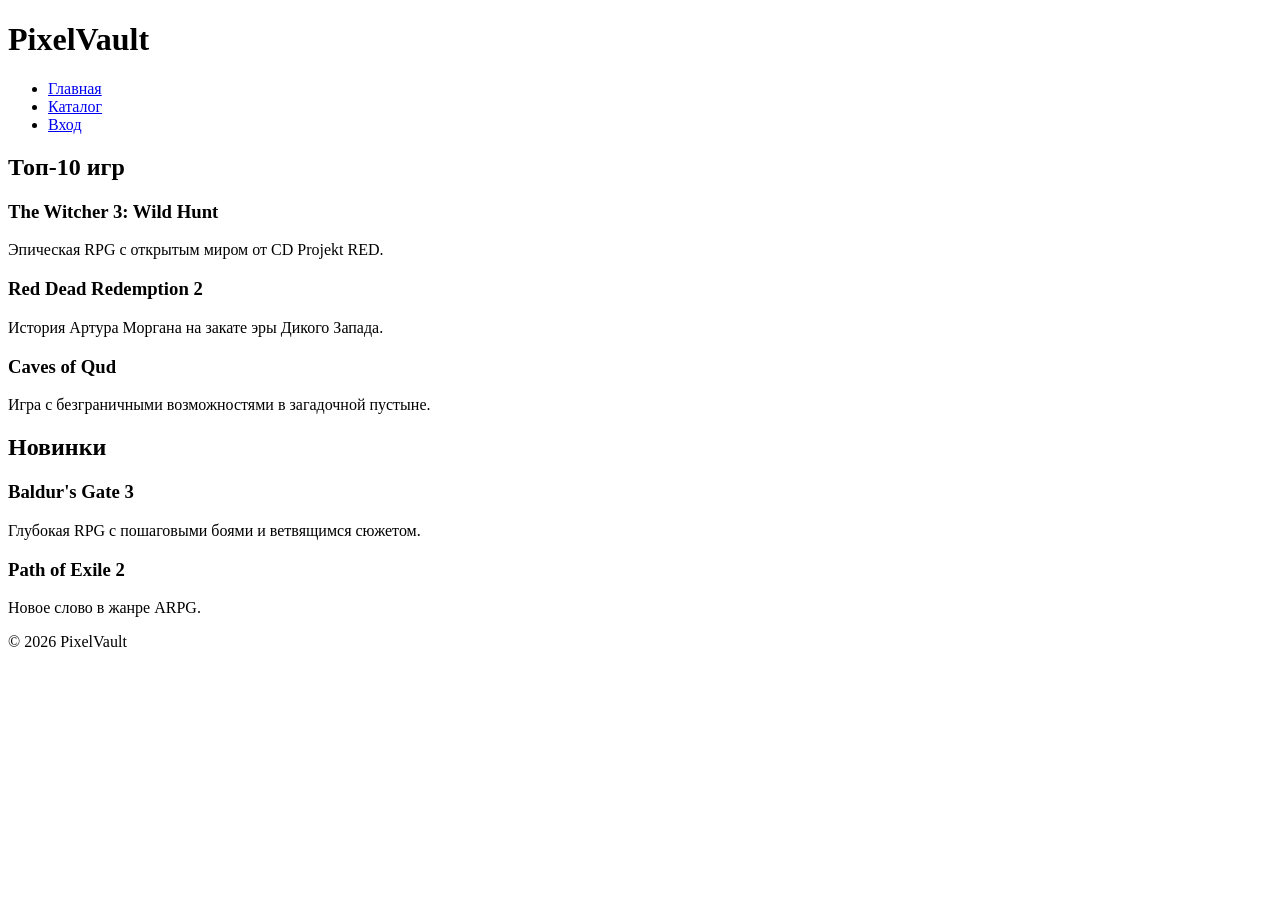
==== index.html @ 43c7e47d "init project" ====
<!DOCTYPE html>
<html lang="ru">
<head>
    <meta charset="UTF-8">
    <meta name="viewport" content="width=device-width, initial-scale=1.0">
    <title>PixelVault — Каталог игр</title>
</head>
<body>

    <header>
        <h1>PixelVault</h1>
        <nav>
            <ul>
                <li><a href="index.html">Главная</a></li>
                <li><a href="catalog.html">Каталог</a></li>
                <li><a href="login.html">Вход</a></li>
            </ul>
        </nav>
    </header>

    <main>
        <section>
            <h2>Топ-10 игр</h2>
            <article>
                <h3>The Witcher 3: Wild Hunt</h3>
                <p>Эпическая RPG с открытым миром от CD Projekt RED.</p>
            </article>
            <article>
                <h3>Red Dead Redemption 2</h3>
                <p>История Артура Моргана на закате эры Дикого Запада.</p>
            </article>
              <article>
                <h3>Caves of Qud</h3>
                <p>Игра с безграничными возможностями в загадочной пустыне.</p>
            </article>
        </section>

        <section>
            <h2>Новинки</h2>
            <article>
                <h3>Baldur's Gate 3</h3>
                <p>Глубокая RPG с пошаговыми боями и ветвящимся сюжетом.</p>
            </article>
            <article>
                <h3>Path of Exile 2</h3>
                <p>Новое слово в жанре ARPG.</p>
            </article>
        </section>
    </main>

    <footer>
        <p>&copy; 2026 PixelVault</p>
    </footer>

</body>
</html>
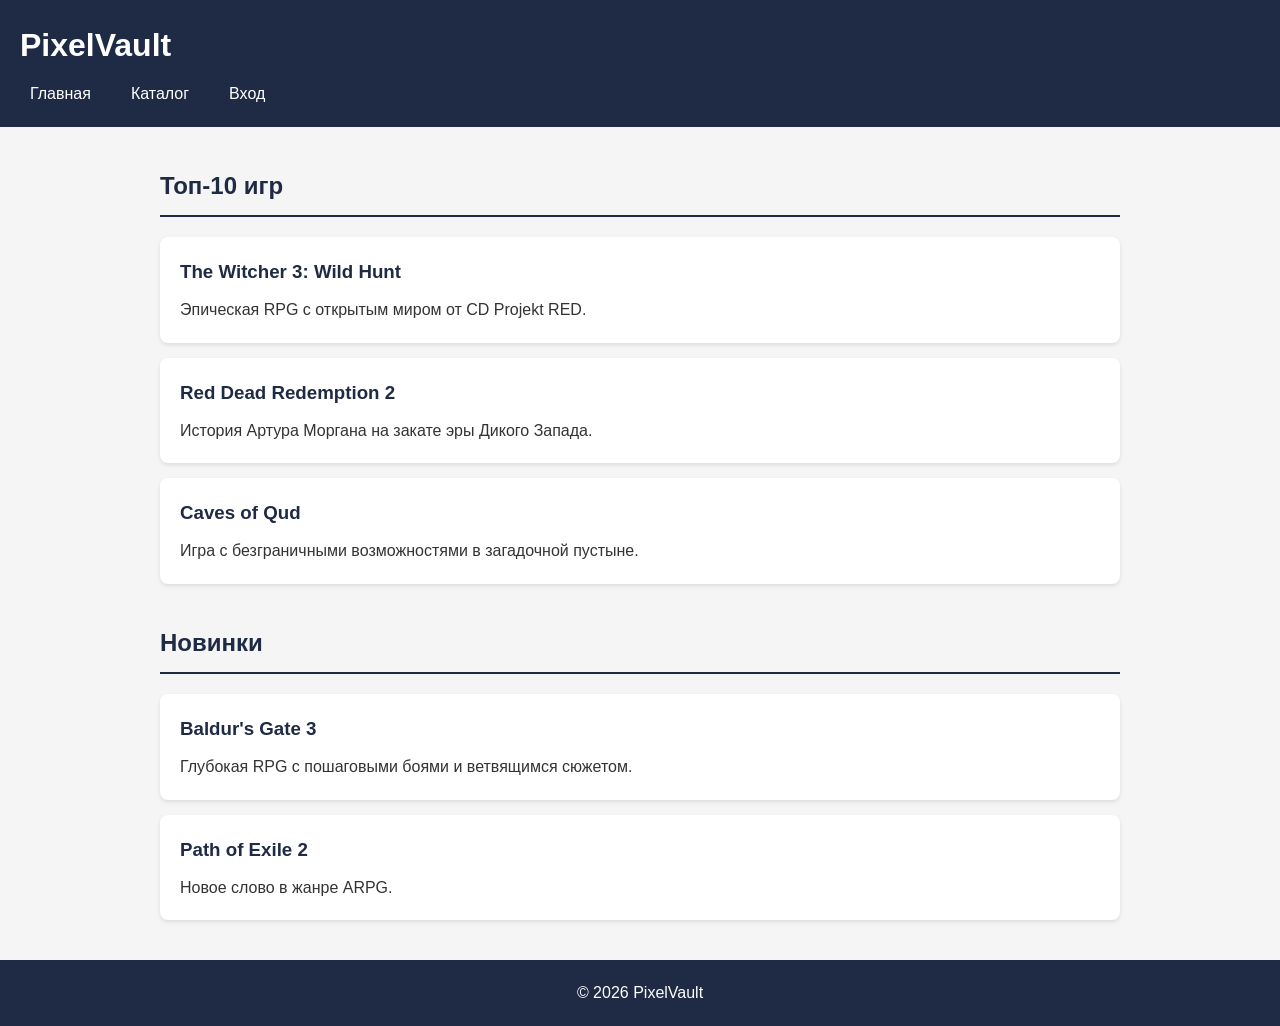
==== commit a0be3c74: "style: add basic CSS" ====
--- a/index.html
+++ b/index.html
@@ -4,6 +4,7 @@
     <meta charset="UTF-8">
     <meta name="viewport" content="width=device-width, initial-scale=1.0">
     <title>PixelVault — Каталог игр</title>
+    <link rel="stylesheet" href="css/style.css">
 </head>
 <body>
 
@@ -53,4 +54,4 @@
     </footer>
 
 </body>
-</html>+</html>
--- a/css/style.css
+++ b/css/style.css
@@ -0,0 +1,84 @@
+/* Сброс стилей и базовые настройки */
+* {
+    box-sizing: border-box;
+    margin: 0;
+    padding: 0;
+}
+
+body {
+    font-family: 'Segoe UI', Tahoma, Geneva, Verdana, sans-serif;
+    line-height: 1.6;
+    background: #f5f5f5;
+    color: #333;
+}
+
+/* Шапка сайта */
+header {
+    background: #1f2a44;
+    color: white;
+    padding: 20px;
+}
+
+header h1 {
+    margin-bottom: 10px;
+}
+
+/* Навигация */
+nav ul {
+    list-style: none;
+    display: flex;
+    gap: 20px;
+}
+
+nav a {
+    color: white;
+    text-decoration: none;
+    padding: 5px 10px;
+    border-radius: 4px;
+    transition: background 0.3s;
+}
+
+nav a:hover {
+    background: rgba(255, 255, 255, 0.2);
+}
+
+/* Основной контент */
+main {
+    max-width: 1000px;
+    margin: 40px auto;
+    padding: 0 20px;
+}
+
+section {
+    margin-bottom: 40px;
+}
+
+section h2 {
+    color: #1f2a44;
+    margin-bottom: 20px;
+    border-bottom: 2px solid #1f2a44;
+    padding-bottom: 10px;
+}
+
+/* Карточки игр */
+article {
+    background: white;
+    padding: 20px;
+    border-radius: 8px;
+    margin-bottom: 15px;
+    box-shadow: 0 2px 4px rgba(0, 0, 0, 0.1);
+}
+
+article h3 {
+    color: #1f2a44;
+    margin-bottom: 10px;
+}
+
+/* Подвал */
+footer {
+    background: #1f2a44;
+    color: white;
+    text-align: center;
+    padding: 20px;
+    margin-top: 40px;
+}
